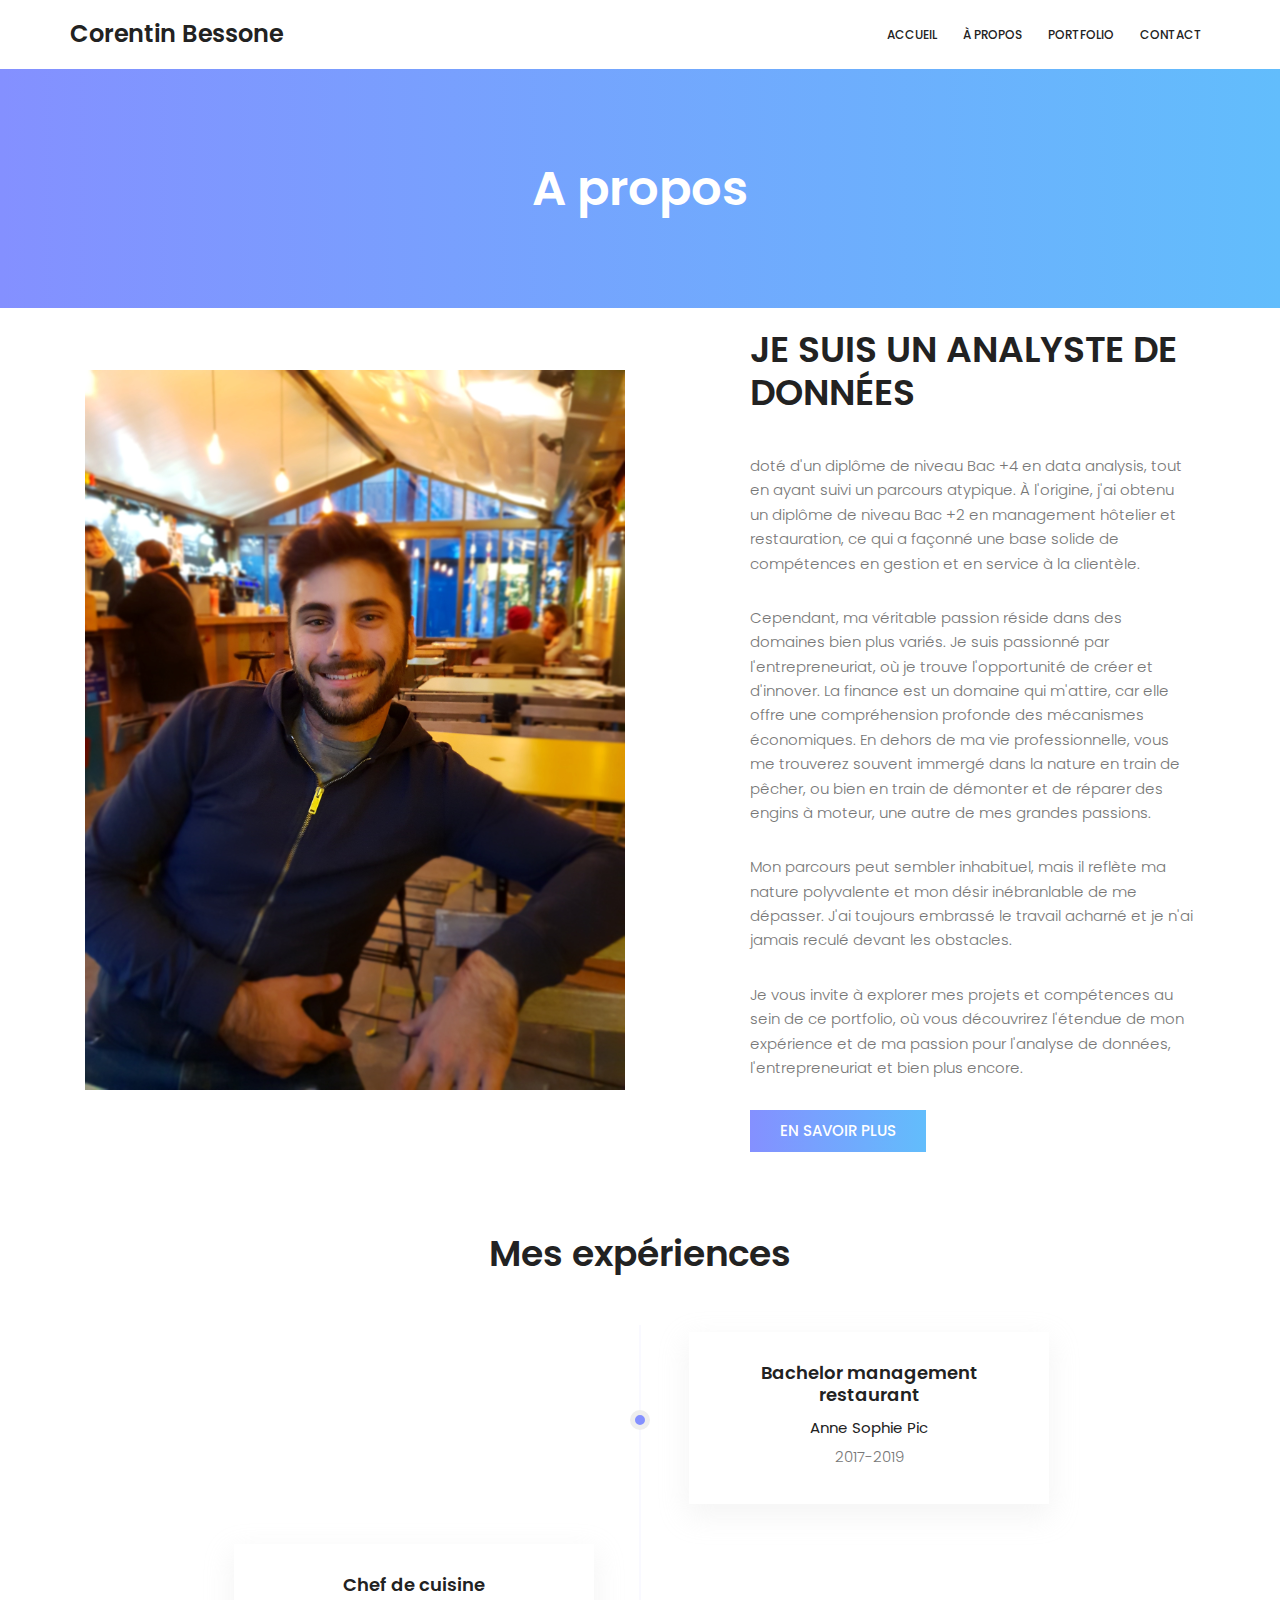
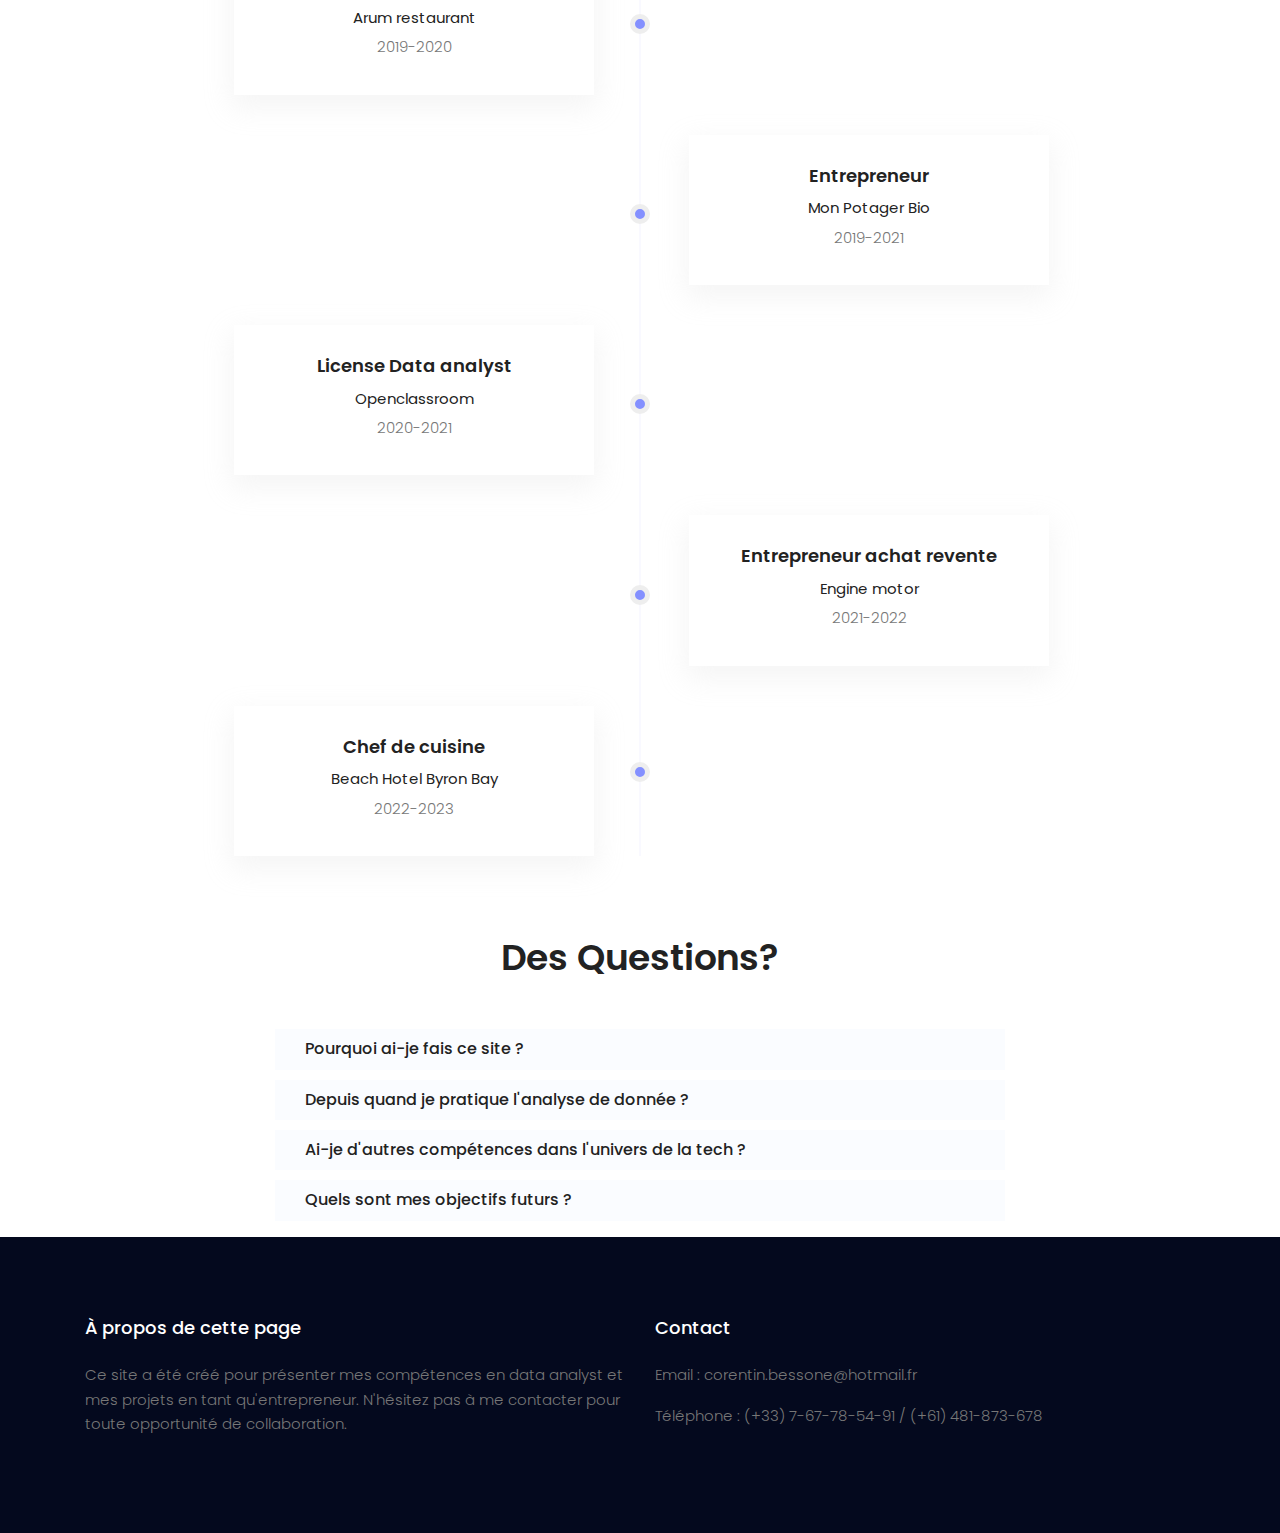
==== about.html @ 61f3c2ac "upload du portfolio V1" ====
<!DOCTYPE html>
<html lang="zxx" class="no-js">
<head>
    <meta charset="UTF-8">
    <meta name="viewport" content="width=device-width, initial-scale=1, shrink-to-fit=no">
    <link rel="shortcut icon" href="img/fav.png">
    <meta name="author" content="Corentin BESSONE">
    <meta name="description" content="Corentin BESSONE - Data Analyst">
    <meta name="keywords" content="data analyst, portfolio, personal website">
    <title>Corentin BESSONE - Data Analyst</title>

    <link href="https://fonts.googleapis.com/css?family=Poppins:100,200,400,300,500,600,700" rel="stylesheet">

    <!-- CSS -->
    <link rel="stylesheet" href="css/linearicons.css">
    <link rel="stylesheet" href="css/font-awesome.min.css">
    <link rel="stylesheet" href="css/bootstrap.css">
    <link rel="stylesheet" href="css/magnific-popup.css">
    <link rel="stylesheet" href="css/jquery-ui.css">
    <link rel="stylesheet" href="css/nice-select.css">
    <link rel="stylesheet" href="css/animate.min.css">
    <link rel="stylesheet" href="css/owl.carousel.css">
    <link rel="stylesheet" href="css/main.css">
</head>

<body>
    <header id="header">
        <div class="container main-menu">
            <div class="row align-items-center justify-content-between d-flex">
                <div class id="logo">
                    <a href="/"><h3>Corentin Bessone</h3></a>
                </div>
                <nav id="nav-menu-container">
                    <ul class="nav-menu">
                        <li><a href="/">Accueil</a></li>
                        <li><a href="about.html">À propos</a></li>
                        <li><a href="portfolio.html">Portfolio</a></li>
                        <li><a href="contact.html">Contact</a></li>
                    </ul>
                </nav>
            </div>
        </div>
    </header>

<!-- Banner -->
<section class="about-banner">
    <div class="container">
        <div class="row d-flex align-items-center justify-content-center">
            <div class="about-content col-lg-12">
                <h1 class="text-white">
                    A propos
                </h1>
            </div>
        </div>
    </div>
</section>

<!-- About Section -->
<section class="home-about">
    <div class="container">
        <div class="row align-items-center justify-content-between">
            <!-- About Image -->
            <div class="col-lg-6 col-md-6 home-about-left">
                <img class="img-fluid" src="img/corentin.jpeg" alt="Your Image">
            </div>
            <!-- Personal Details -->
            <div class="col-lg-5 col-md-6 home-about-right">
                <h1 class="text-uppercase">Je suis un analyste de données</h1>
                <p> doté d'un diplôme de niveau Bac +4 en data analysis, tout en ayant suivi un parcours atypique. À l'origine, j'ai obtenu un diplôme de niveau Bac +2 en management hôtelier et restauration, ce qui a façonné une base solide de compétences en gestion et en service à la clientèle.</p>
                <p>Cependant, ma véritable passion réside dans des domaines bien plus variés. Je suis passionné par l'entrepreneuriat, où je trouve l'opportunité de créer et d'innover. La finance est un domaine qui m'attire, car elle offre une compréhension profonde des mécanismes économiques. En dehors de ma vie professionnelle, vous me trouverez souvent immergé dans la nature en train de pêcher, ou bien en train de démonter et de réparer des engins à moteur, une autre de mes grandes passions.</p>
                <p>Mon parcours peut sembler inhabituel, mais il reflète ma nature polyvalente et mon désir inébranlable de me dépasser. J'ai toujours embrassé le travail acharné et je n'ai jamais reculé devant les obstacles.</p>
                <p>Je vous invite à explorer mes projets et compétences au sein de ce portfolio, où vous découvrirez l'étendue de mon expérience et de ma passion pour l'analyse de données, l'entrepreneuriat et bien plus encore.</p>

                <a href="#faq-area" class="primary-btn text-uppercase">En savoir plus</a>
            </div>
        </div>
    </div>
</section>

<!-- Timeline Section -->
<section class="timeline pt-80 pb-80">
    <div class="container">
        <div class="text-center">
            <div class="menu-content pb-40">
                <div class="title text-center">
                    <h1 class="mb-10">Mes expériences</h1>
                </div>
            </div>
        </div>
        <ul>
            <li>
                <div class="content">
                    <h4><time>Bachelor management restaurant</time></h4>
                    <p><b>Anne Sophie Pic</b></p>
                    <p>2017-2019</p>
                </div>
            </li>
            <li>
                <div class="content">
                    <h4><time>Chef de cuisine</time></h4>
                    <p><b>Arum restaurant </b></p>
                    <p>2019-2020</p>
                </div>
            </li>
            <li>
                <div class="content">
                    <h4><time>Entrepreneur</time></h4>
                    <p><b>Mon Potager Bio</b></p>
                    <p>2019-2021</p>
                </div>
            </li>
            <li>
                <div class="content">
                    <h4><time>License Data analyst</time></h4>
                    <p><b>Openclassroom</b></p>
                    <p>2020-2021</p>
                </div>
            </li>
            <li>
                <div class="content">
                    <h4><time>Entrepreneur achat revente</time></h4>
                    <p><b>Engine motor</b></p>
                    <p>2021-2022</p>
                </div>
            </li>
            <li>
                <div class="content">
                    <h4><time>Chef de cuisine</time></h4>
                    <p><b>Beach Hotel Byron Bay </b></p>
                    <p>2022-2023</p>
                </div>
            </li>
        </ul>
    </div>
</section>

<!-- FAQ Section -->
<section class="faq-area" id="faq-area">
    <div class="container">
        <div class="row d-flex justify-content-center">
            <div class="menu-content pb-40 col-lg-8">
                <div class="title text-center">
                    <h1 class="mb-10">Des Questions?</h1>
                </div>
            </div>
        </div>
        <div class="row justify-content-center">
            <div class="col-lg-8">
                <dl class="accordion">
                    <dt data-id="1" data-active="false" >
                        <a href="#">Pourquoi ai-je fais ce site ?</a>
                    </dt>
                    <dd data-id="1" style="display: none;">
                        <p>J'ai créé ce site pour partager mon parcours unique et mes compétences avec le monde. Mon chemin académique, du management hôtelier et de la restauration à l'analyse de données, peut sembler inhabituel, mais il reflète ma passion pour l'entrepreneuriat.</p>
                        <p>Ce portfolio est ma manière de montrer que la diversité des expériences peut être une force. J'ai toujours été quelqu'un qui travaille dur et ne recule pas devant les obstacles. Mon objectif est de réussir et de me surpasser, peu importe les défis qui se présentent sur mon chemin.</p>
                        <p>En créant ce site, je veux également montrer que la stabilité géographique n'est pas une barrière pour atteindre ses objectifs. Mon parcours m'a conduit à travers différentes régions, mais cela n'a jamais entravé ma passion pour apprendre et entreprendre. Je souhaite inspirer d'autres personnes à poursuivre leurs rêves, peu importe leur parcours ou leur situation géographique.</p>
                        <p>En fin de compte, ce site est une vitrine de mon travail, de mes réalisations et de ma détermination. Il invite les visiteurs à explorer mes projets et compétences, à en savoir plus sur qui je suis, et à peut-être même à collaborer avec moi dans le futur. C'est un témoignage de ma passion pour l'apprentissage continu, l'innovation et l'ambition.</p>
                    </dd>

                    <dt data-id="2" data-active="false">
                        <a href="#">Depuis quand je pratique l'analyse de donnée ?</a>
                    </dt>
                    <dd data-id="2" style="display: none;">
                        <p>Je pratique l'analyse de données de manière plus intensive depuis l'obtention de mon diplôme en 2021. Depuis lors, je me suis engagé dans des projets personnels pour continuer à développer mes compétences en matière d'analyse de données. Mon apprentissage et ma pratique sont en constante évolution, et je cherche toujours de nouvelles opportunités pour appliquer mes connaissances dans des contextes réels. Mon objectif est de rester à jour avec les dernières avancées en matière d'analyse de données et de contribuer de manière significative à des projets pertinents.</p>
                    </dd>

                    <dt data-id="3" data-active="false">
                        <a href="#">Ai-je d'autres compétences dans l'univers de la tech ?</a>
                    </dt>
                    <dd data-id="3" style="display: none;">
                        <p>J'ai un vif intérêt pour la programmation et j'ai développé des compétences en utilisant des langages tels que HTML, CSS, et Python. De plus, je nourris un grand intérêt pour l'univers de la blockchain et je me suis particulièrement penché sur Solidity, le langage de programmation utilisé pour développer des contrats intelligents sur les plateformes blockchain.</p>
                    </dd>

                    <dt data-id="4" data-active="false">
                        <a href="#">Quels sont mes objectifs futurs ?</a>
                        
                    </dt>
                    <dd data-id="4" style="display: none;">
                        <p>Mes objectifs futurs sont simples et axés sur le développement de mes compétences et de ma carrière. Tout d'abord, je suis enthousiaste à l'idée de trouver un premier emploi ou un stage dans le domaine de l'analyse de données. Mon principal objectif est d'appliquer les connaissances que j'ai acquises jusqu'à présent et de contribuer de manière significative aux projets de l'entreprise. Je considère chaque opportunité comme une occasion d'apprendre et d'évoluer. Je souhaite acquérir une expérience pratique dans le monde réel, en travaillant aux côtés de professionnels chevronnés. Mon objectif à long terme est de devenir un analyste de données accompli, capable de résoudre des problèmes complexes et d'apporter des idées novatrices à l'entreprise.</p>
                    </dd>
                </dl>
            </div>
        </div>
    </div>
</section>


<footer class="footer-area section-gap">
    <div class="container">
        <div class="row">
            <div class="col-lg-6 col-md-6 col-sm-6">
                <div class="single-footer-widget">
                    <h4>À propos de cette page</h4>
                    <p>Ce site a été créé pour présenter mes compétences en data analyst et mes projets en tant qu'entrepreneur. N'hésitez pas à me contacter pour toute opportunité de collaboration.</p>
                </div>
            </div>
            <div class="col-lg-6 col-md-6 col-sm-6">
                <div class="single-footer-widget">
                    <h4>Contact</h4>
                    <p>Email : corentin.bessone@hotmail.fr</p>
                    <p>Téléphone : (+33) 7-67-78-54-91 / (+61) 481-873-678</p>
                </div>
            </div>
        </div>
    </div>
</footer>
<script src="js/FAQ.js"></script>
</body>
</html>
---- css/linearicons.css ----
@font-face {
	font-family: 'Linearicons-Free';
	src:url('../fonts/Linearicons-Free.eot?w118d');
	src:url('../fonts/Linearicons-Free.eot?#iefixw118d') format('embedded-opentype'),
		url('../fonts/Linearicons-Free.woff2?w118d') format('woff2'),
		url('../fonts/Linearicons-Free.woff?w118d') format('woff'),
		url('../fonts/Linearicons-Free.ttf?w118d') format('truetype'),
		url('../fonts/Linearicons-Free.svg?w118d#Linearicons-Free') format('svg');
	font-weight: normal;
	font-style: normal;
}

.lnr {
	font-family: 'Linearicons-Free';
	speak: none;
	font-style: normal;
	font-weight: normal;
	font-variant: normal;
	text-transform: none;
	line-height: 1;

	/* Better Font Rendering =========== */
	-webkit-font-smoothing: antialiased;
	-moz-osx-font-smoothing: grayscale;
}

.lnr-home:before {
	content: "\e800";
}
.lnr-apartment:before {
	content: "\e801";
}
.lnr-pencil:before {
	content: "\e802";
}
.lnr-magic-wand:before {
	content: "\e803";
}
.lnr-drop:before {
	content: "\e804";
}
.lnr-lighter:before {
	content: "\e805";
}
.lnr-poop:before {
	content: "\e806";
}
.lnr-sun:before {
	content: "\e807";
}
.lnr-moon:before {
	content: "\e808";
}
.lnr-cloud:before {
	content: "\e809";
}
.lnr-cloud-upload:before {
	content: "\e80a";
}
.lnr-cloud-download:before {
	content: "\e80b";
}
.lnr-cloud-sync:before {
	content: "\e80c";
}
.lnr-cloud-check:before {
	content: "\e80d";
}
.lnr-database:before {
	content: "\e80e";
}
.lnr-lock:before {
	content: "\e80f";
}
.lnr-cog:before {
	content: "\e810";
}
.lnr-trash:before {
	content: "\e811";
}
.lnr-dice:before {
	content: "\e812";
}
.lnr-heart:before {
	content: "\e813";
}
.lnr-star:before {
	content: "\e814";
}
.lnr-star-half:before {
	content: "\e815";
}
.lnr-star-empty:before {
	content: "\e816";
}
.lnr-flag:before {
	content: "\e817";
}
.lnr-envelope:before {
	content: "\e818";
}
.lnr-paperclip:before {
	content: "\e819";
}
.lnr-inbox:before {
	content: "\e81a";
}
.lnr-eye:before {
	content: "\e81b";
}
.lnr-printer:before {
	content: "\e81c";
}
.lnr-file-empty:before {
	content: "\e81d";
}
.lnr-file-add:before {
	content: "\e81e";
}
.lnr-enter:before {
	content: "\e81f";
}
.lnr-exit:before {
	content: "\e820";
}
.lnr-graduation-hat:before {
	content: "\e821";
}
.lnr-license:before {
	content: "\e822";
}
.lnr-music-note:before {
	content: "\e823";
}
.lnr-film-play:before {
	content: "\e824";
}
.lnr-camera-video:before {
	content: "\e825";
}
.lnr-camera:before {
	content: "\e826";
}
.lnr-picture:before {
	content: "\e827";
}
.lnr-book:before {
	content: "\e828";
}
.lnr-bookmark:before {
	content: "\e829";
}
.lnr-user:before {
	content: "\e82a";
}
.lnr-users:before {
	content: "\e82b";
}
.lnr-shirt:before {
	content: "\e82c";
}
.lnr-store:before {
	content: "\e82d";
}
.lnr-cart:before {
	content: "\e82e";
}
.lnr-tag:before {
	content: "\e82f";
}
.lnr-phone-handset:before {
	content: "\e830";
}
.lnr-phone:before {
	content: "\e831";
}
.lnr-pushpin:before {
	content: "\e832";
}
.lnr-map-marker:before {
	content: "\e833";
}
.lnr-map:before {
	content: "\e834";
}
.lnr-location:before {
	content: "\e835";
}
.lnr-calendar-full:before {
	content: "\e836";
}
.lnr-keyboard:before {
	content: "\e837";
}
.lnr-spell-check:before {
	content: "\e838";
}
.lnr-screen:before {
	content: "\e839";
}
.lnr-smartphone:before {
	content: "\e83a";
}
.lnr-tablet:before {
	content: "\e83b";
}
.lnr-laptop:before {
	content: "\e83c";
}
.lnr-laptop-phone:before {
	content: "\e83d";
}
.lnr-power-switch:before {
	content: "\e83e";
}
.lnr-bubble:before {
	content: "\e83f";
}
.lnr-heart-pulse:before {
	content: "\e840";
}
.lnr-construction:before {
	content: "\e841";
}
.lnr-pie-chart:before {
	content: "\e842";
}
.lnr-chart-bars:before {
	content: "\e843";
}
.lnr-gift:before {
	content: "\e844";
}
.lnr-diamond:before {
	content: "\e845";
}
.lnr-linearicons:before {
	content: "\e846";
}
.lnr-dinner:before {
	content: "\e847";
}
.lnr-coffee-cup:before {
	content: "\e848";
}
.lnr-leaf:before {
	content: "\e849";
}
.lnr-paw:before {
	content: "\e84a";
}
.lnr-rocket:before {
	content: "\e84b";
}
.lnr-briefcase:before {
	content: "\e84c";
}
.lnr-bus:before {
	content: "\e84d";
}
.lnr-car:before {
	content: "\e84e";
}
.lnr-train:before {
	content: "\e84f";
}
.lnr-bicycle:before {
	content: "\e850";
}
.lnr-wheelchair:before {
	content: "\e851";
}
.lnr-select:before {
	content: "\e852";
}
.lnr-earth:before {
	content: "\e853";
}
.lnr-smile:before {
	content: "\e854";
}
.lnr-sad:before {
	content: "\e855";
}
.lnr-neutral:before {
	content: "\e856";
}
.lnr-mustache:before {
	content: "\e857";
}
.lnr-alarm:before {
	content: "\e858";
}
.lnr-bullhorn:before {
	content: "\e859";
}
.lnr-volume-high:before {
	content: "\e85a";
}
.lnr-volume-medium:before {
	content: "\e85b";
}
.lnr-volume-low:before {
	content: "\e85c";
}
.lnr-volume:before {
	content: "\e85d";
}
.lnr-mic:before {
	content: "\e85e";
}
.lnr-hourglass:before {
	content: "\e85f";
}
.lnr-undo:before {
	content: "\e860";
}
.lnr-redo:before {
	content: "\e861";
}
.lnr-sync:before {
	content: "\e862";
}
.lnr-history:before {
	content: "\e863";
}
.lnr-clock:before {
	content: "\e864";
}
.lnr-download:before {
	content: "\e865";
}
.lnr-upload:before {
	content: "\e866";
}
.lnr-enter-down:before {
	content: "\e867";
}
.lnr-exit-up:before {
	content: "\e868";
}
.lnr-bug:before {
	content: "\e869";
}
.lnr-code:before {
	content: "\e86a";
}
.lnr-link:before {
	content: "\e86b";
}
.lnr-unlink:before {
	content: "\e86c";
}
.lnr-thumbs-up:before {
	content: "\e86d";
}
.lnr-thumbs-down:before {
	content: "\e86e";
}
.lnr-magnifier:before {
	content: "\e86f";
}
.lnr-cross:before {
	content: "\e870";
}
.lnr-menu:before {
	content: "\e871";
}
.lnr-list:before {
	content: "\e872";
}
.lnr-chevron-up:before {
	content: "\e873";
}
.lnr-chevron-down:before {
	content: "\e874";
}
.lnr-chevron-left:before {
	content: "\e875";
}
.lnr-chevron-right:before {
	content: "\e876";
}
.lnr-arrow-up:before {
	content: "\e877";
}
.lnr-arrow-down:before {
	content: "\e878";
}
.lnr-arrow-left:before {
	content: "\e879";
}
.lnr-arrow-right:before {
	content: "\e87a";
}
.lnr-move:before {
	content: "\e87b";
}
.lnr-warning:before {
	content: "\e87c";
}
.lnr-question-circle:before {
	content: "\e87d";
}
.lnr-menu-circle:before {
	content: "\e87e";
}
.lnr-checkmark-circle:before {
	content: "\e87f";
}
.lnr-cross-circle:before {
	content: "\e880";
}
.lnr-plus-circle:before {
	content: "\e881";
}
.lnr-circle-minus:before {
	content: "\e882";
}
.lnr-arrow-up-circle:before {
	content: "\e883";
}
.lnr-arrow-down-circle:before {
	content: "\e884";
}
.lnr-arrow-left-circle:before {
	content: "\e885";
}
.lnr-arrow-right-circle:before {
	content: "\e886";
}
.lnr-chevron-up-circle:before {
	content: "\e887";
}
.lnr-chevron-down-circle:before {
	content: "\e888";
}
.lnr-chevron-left-circle:before {
	content: "\e889";
}
.lnr-chevron-right-circle:before {
	content: "\e88a";
}
.lnr-crop:before {
	content: "\e88b";
}
.lnr-frame-expand:before {
	content: "\e88c";
}
.lnr-frame-contract:before {
	content: "\e88d";
}
.lnr-layers:before {
	content: "\e88e";
}
.lnr-funnel:before {
	content: "\e88f";
}
.lnr-text-format:before {
	content: "\e890";
}
.lnr-text-format-remove:before {
	content: "\e891";
}
.lnr-text-size:before {
	content: "\e892";
}
.lnr-bold:before {
	content: "\e893";
}
.lnr-italic:before {
	content: "\e894";
}
.lnr-underline:before {
	content: "\e895";
}
.lnr-strikethrough:before {
	content: "\e896";
}
.lnr-highlight:before {
	content: "\e897";
}
.lnr-text-align-left:before {
	content: "\e898";
}
.lnr-text-align-center:before {
	content: "\e899";
}
.lnr-text-align-right:before {
	content: "\e89a";
}
.lnr-text-align-justify:before {
	content: "\e89b";
}
.lnr-line-spacing:before {
	content: "\e89c";
}
.lnr-indent-increase:before {
	content: "\e89d";
}
.lnr-indent-decrease:before {
	content: "\e89e";
}
.lnr-pilcrow:before {
	content: "\e89f";
}
.lnr-direction-ltr:before {
	content: "\e8a0";
}
.lnr-direction-rtl:before {
	content: "\e8a1";
}
.lnr-page-break:before {
	content: "\e8a2";
}
.lnr-sort-alpha-asc:before {
	content: "\e8a3";
}
.lnr-sort-amount-asc:before {
	content: "\e8a4";
}
.lnr-hand:before {
	content: "\e8a5";
}
.lnr-pointer-up:before {
	content: "\e8a6";
}
.lnr-pointer-right:before {
	content: "\e8a7";
}
.lnr-pointer-down:before {
	content: "\e8a8";
}
.lnr-pointer-left:before {
	content: "\e8a9";
}
---- css/nice-select.css ----
.nice-select {
    -webkit-tap-highlight-color: transparent;
    background-color: #fff;
    border-radius: 5px;
    border: solid 1px #e8e8e8;
    box-sizing: border-box;
    clear: both;
    cursor: pointer;
    display: block;
    float: left;
    font-family: inherit;
    font-size: 14px;
    font-weight: normal;
    height: 42px;
    line-height: 40px;
    outline: none;
    padding-left: 18px;
    padding-right: 30px;
    position: relative;
    text-align: left !important;
    -webkit-transition: all 0.2s ease-in-out;
    transition: all 0.2s ease-in-out;
    -webkit-user-select: none;
       -moz-user-select: none;
        -ms-user-select: none;
            user-select: none;
    white-space: nowrap;
    width: auto; }
    .nice-select:hover {
      border-color: #dbdbdb; }
    .nice-select:active, .nice-select.open, .nice-select:focus {
      border-color: #999; }
    .nice-select:after {
      border-bottom: 2px solid #999;
      border-right: 2px solid #999;
      content: '';
      display: block;
      height: 5px;
      margin-top: -4px;
      pointer-events: none;
      position: absolute;
      right: 12px;
      top: 50%;
      -webkit-transform-origin: 66% 66%;
          -ms-transform-origin: 66% 66%;
              transform-origin: 66% 66%;
      -webkit-transform: rotate(45deg);
          -ms-transform: rotate(45deg);
              transform: rotate(45deg);
      -webkit-transition: all 0.15s ease-in-out;
      transition: all 0.15s ease-in-out;
      width: 5px; }
    .nice-select.open:after {
      -webkit-transform: rotate(-135deg);
          -ms-transform: rotate(-135deg);
              transform: rotate(-135deg); }
    .nice-select.open .list {
      opacity: 1;
      pointer-events: auto;
      -webkit-transform: scale(1) translateY(0);
          -ms-transform: scale(1) translateY(0);
              transform: scale(1) translateY(0); }
    .nice-select.disabled {
      border-color: #ededed;
      color: #999;
      pointer-events: none; }
      .nice-select.disabled:after {
        border-color: #cccccc; }
    .nice-select.wide {
      width: 100%; }
      .nice-select.wide .list {
        left: 0 !important;
        right: 0 !important; }
    .nice-select.right {
      float: right; }
      .nice-select.right .list {
        left: auto;
        right: 0; }
    .nice-select.small {
      font-size: 12px;
      height: 36px;
      line-height: 34px; }
      .nice-select.small:after {
        height: 4px;
        width: 4px; }
      .nice-select.small .option {
        line-height: 34px;
        min-height: 34px; }
    .nice-select .list {
      background-color: #fff;
      border-radius: 5px;
      box-shadow: 0 0 0 1px rgba(68, 68, 68, 0.11);
      box-sizing: border-box;
      margin-top: 4px;
      opacity: 0;
      overflow: hidden;
      padding: 0;
      pointer-events: none;
      position: absolute;
      top: 100%;
      left: 0;
      -webkit-transform-origin: 50% 0;
          -ms-transform-origin: 50% 0;
              transform-origin: 50% 0;
      -webkit-transform: scale(0.75) translateY(-21px);
          -ms-transform: scale(0.75) translateY(-21px);
              transform: scale(0.75) translateY(-21px);
      -webkit-transition: all 0.2s cubic-bezier(0.5, 0, 0, 1.25), opacity 0.15s ease-out;
      transition: all 0.2s cubic-bezier(0.5, 0, 0, 1.25), opacity 0.15s ease-out;
      z-index: 9; }
      .nice-select .list:hover .option:not(:hover) {
        background-color: transparent !important; }
    .nice-select .option {
      cursor: pointer;
      font-weight: 400;
      line-height: 40px;
      list-style: none;
      min-height: 40px;
      outline: none;
      padding-left: 18px;
      padding-right: 29px;
      text-align: left;
      -webkit-transition: all 0.2s;
      transition: all 0.2s; }
      .nice-select .option:hover, .nice-select .option.focus, .nice-select .option.selected.focus {
        background-color: #f6f6f6; }
      .nice-select .option.selected {
        font-weight: bold; }
      .nice-select .option.disabled {
        background-color: transparent;
        color: #999;
        cursor: default; }
  
  .no-csspointerevents .nice-select .list {
    display: none; }
  
  .no-csspointerevents .nice-select.open .list {
    display: block; }
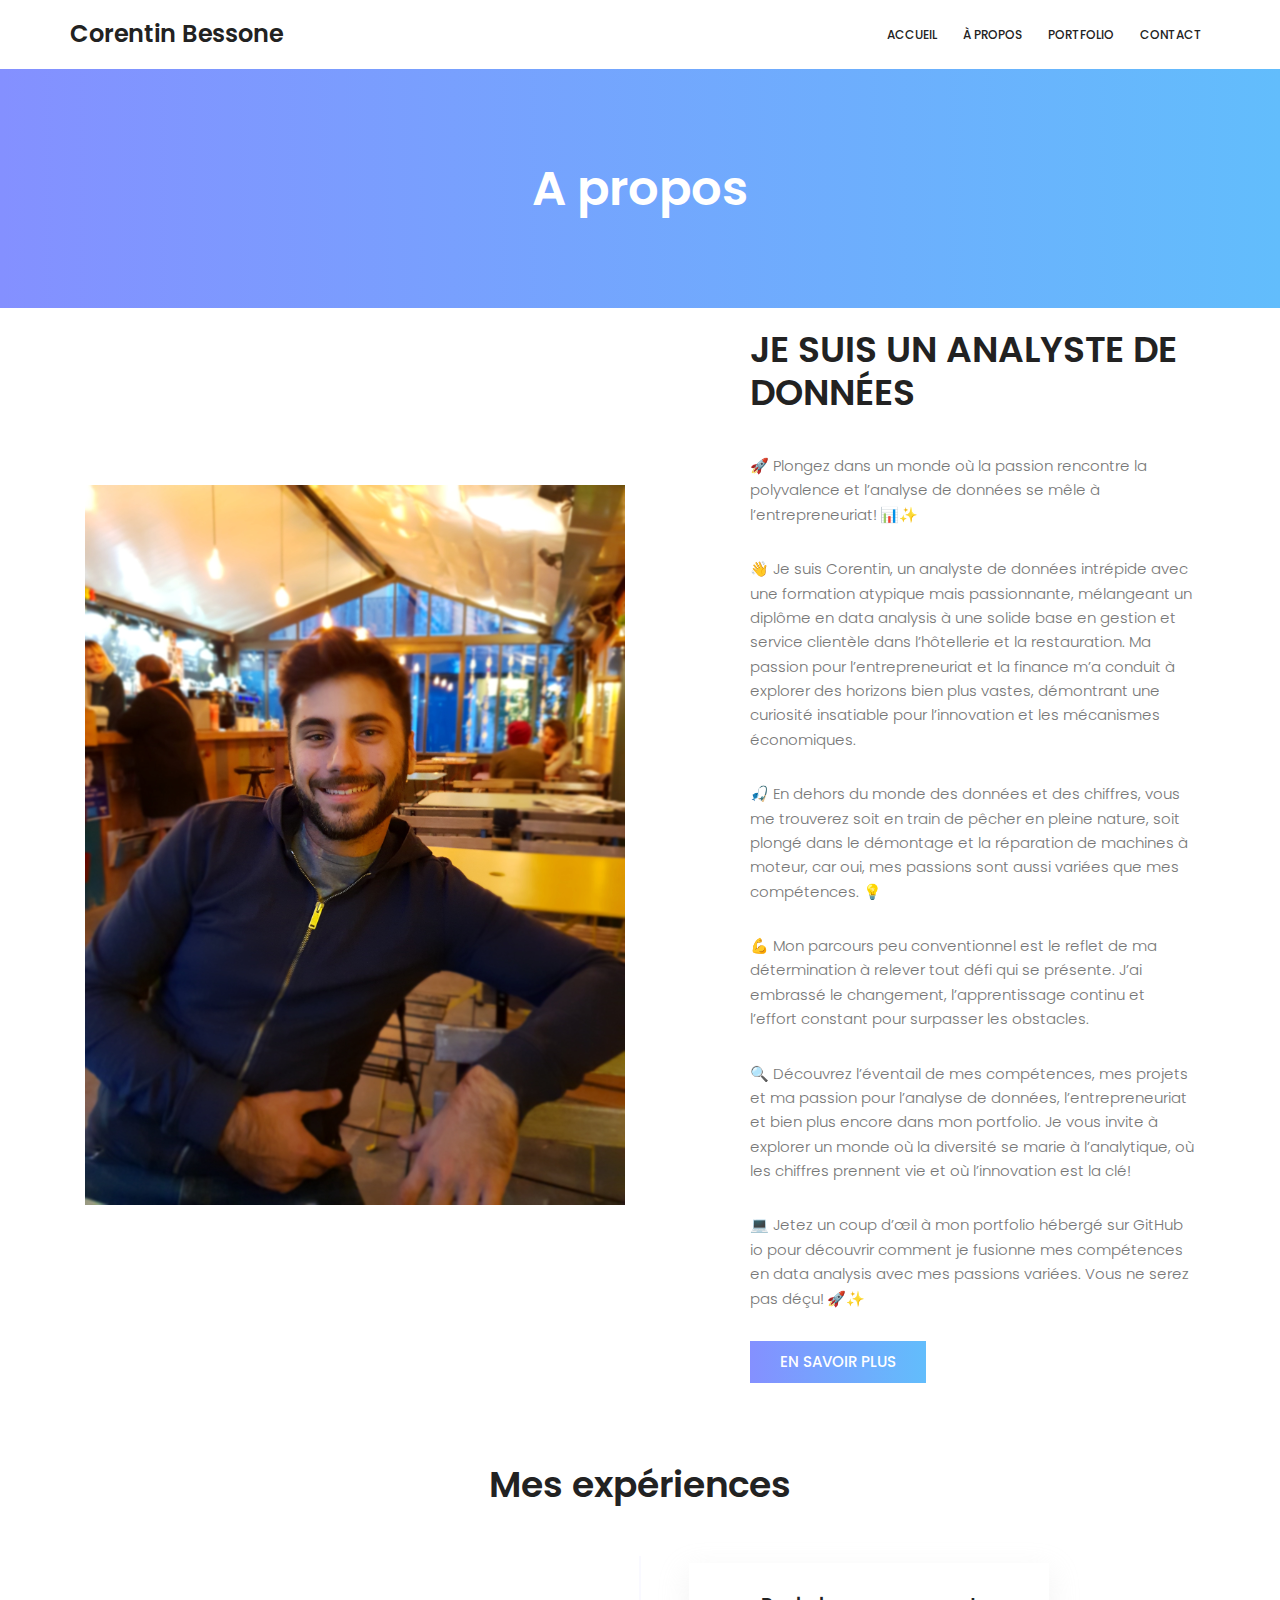
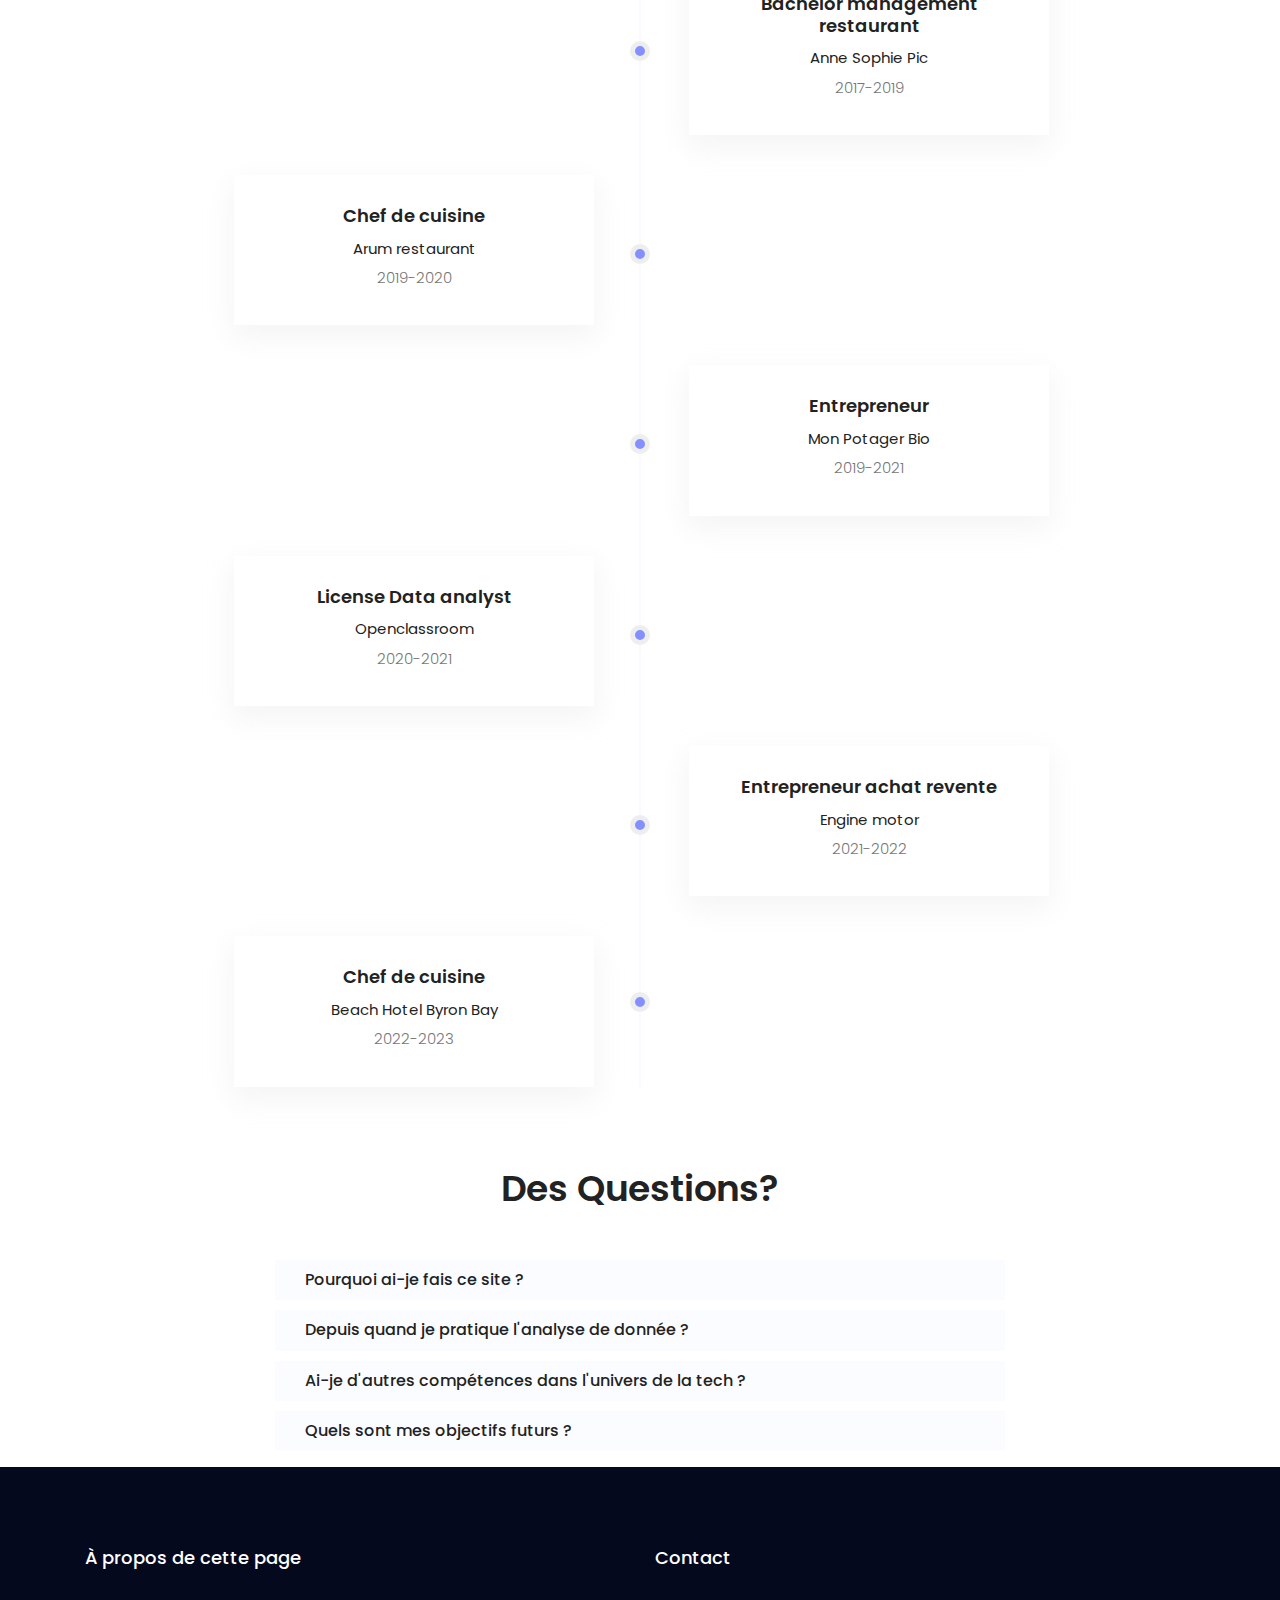
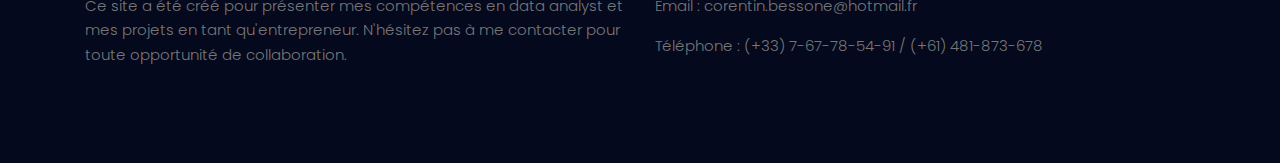
==== commit 0fab4c38: "test app recette" ====
--- a/about.html
+++ b/about.html
@@ -3,7 +3,6 @@
 <head>
     <meta charset="UTF-8">
     <meta name="viewport" content="width=device-width, initial-scale=1, shrink-to-fit=no">
-    <link rel="shortcut icon" href="img/fav.png">
     <meta name="author" content="Corentin BESSONE">
     <meta name="description" content="Corentin BESSONE - Data Analyst">
     <meta name="keywords" content="data analyst, portfolio, personal website">
@@ -66,11 +65,15 @@
             <!-- Personal Details -->
             <div class="col-lg-5 col-md-6 home-about-right">
                 <h1 class="text-uppercase">Je suis un analyste de données</h1>
-                <p> doté d'un diplôme de niveau Bac +4 en data analysis, tout en ayant suivi un parcours atypique. À l'origine, j'ai obtenu un diplôme de niveau Bac +2 en management hôtelier et restauration, ce qui a façonné une base solide de compétences en gestion et en service à la clientèle.</p>
-                <p>Cependant, ma véritable passion réside dans des domaines bien plus variés. Je suis passionné par l'entrepreneuriat, où je trouve l'opportunité de créer et d'innover. La finance est un domaine qui m'attire, car elle offre une compréhension profonde des mécanismes économiques. En dehors de ma vie professionnelle, vous me trouverez souvent immergé dans la nature en train de pêcher, ou bien en train de démonter et de réparer des engins à moteur, une autre de mes grandes passions.</p>
-                <p>Mon parcours peut sembler inhabituel, mais il reflète ma nature polyvalente et mon désir inébranlable de me dépasser. J'ai toujours embrassé le travail acharné et je n'ai jamais reculé devant les obstacles.</p>
-                <p>Je vous invite à explorer mes projets et compétences au sein de ce portfolio, où vous découvrirez l'étendue de mon expérience et de ma passion pour l'analyse de données, l'entrepreneuriat et bien plus encore.</p>
-
+                <div>
+                    <p>🚀 Plongez dans un monde où la passion rencontre la polyvalence et l’analyse de données se mêle à l’entrepreneuriat! 📊✨</p>
+                    <p>👋 Je suis Corentin, un analyste de données intrépide avec une formation atypique mais passionnante, mélangeant un diplôme en data analysis à une solide base en gestion et service clientèle dans l’hôtellerie et la restauration. Ma passion pour l’entrepreneuriat et la finance m’a conduit à explorer des horizons bien plus vastes, démontrant une curiosité insatiable pour l’innovation et les mécanismes économiques.</p>
+                    <p>🎣 En dehors du monde des données et des chiffres, vous me trouverez soit en train de pêcher en pleine nature, soit plongé dans le démontage et la réparation de machines à moteur, car oui, mes passions sont aussi variées que mes compétences. 💡</p>
+                    <p>💪 Mon parcours peu conventionnel est le reflet de ma détermination à relever tout défi qui se présente. J’ai embrassé le changement, l’apprentissage continu et l’effort constant pour surpasser les obstacles.</p>
+                    <p>🔍 Découvrez l’éventail de mes compétences, mes projets et ma passion pour l’analyse de données, l’entrepreneuriat et bien plus encore dans mon portfolio. Je vous invite à explorer un monde où la diversité se marie à l’analytique, où les chiffres prennent vie et où l’innovation est la clé!</p>
+                    <p>💻 Jetez un coup d’œil à mon portfolio hébergé sur GitHub io pour découvrir comment je fusionne mes compétences en data analysis avec mes passions variées. Vous ne serez pas déçu! 🚀✨</p>
+                </div>
+                
                 <a href="#faq-area" class="primary-btn text-uppercase">En savoir plus</a>
             </div>
         </div>
@@ -151,24 +154,32 @@
                         <a href="#">Pourquoi ai-je fais ce site ?</a>
                     </dt>
                     <dd data-id="1" style="display: none;">
-                        <p>J'ai créé ce site pour partager mon parcours unique et mes compétences avec le monde. Mon chemin académique, du management hôtelier et de la restauration à l'analyse de données, peut sembler inhabituel, mais il reflète ma passion pour l'entrepreneuriat.</p>
-                        <p>Ce portfolio est ma manière de montrer que la diversité des expériences peut être une force. J'ai toujours été quelqu'un qui travaille dur et ne recule pas devant les obstacles. Mon objectif est de réussir et de me surpasser, peu importe les défis qui se présentent sur mon chemin.</p>
-                        <p>En créant ce site, je veux également montrer que la stabilité géographique n'est pas une barrière pour atteindre ses objectifs. Mon parcours m'a conduit à travers différentes régions, mais cela n'a jamais entravé ma passion pour apprendre et entreprendre. Je souhaite inspirer d'autres personnes à poursuivre leurs rêves, peu importe leur parcours ou leur situation géographique.</p>
-                        <p>En fin de compte, ce site est une vitrine de mon travail, de mes réalisations et de ma détermination. Il invite les visiteurs à explorer mes projets et compétences, à en savoir plus sur qui je suis, et à peut-être même à collaborer avec moi dans le futur. C'est un témoignage de ma passion pour l'apprentissage continu, l'innovation et l'ambition.</p>
+                        <div style="font-family: 'Poppins', sans-serif; font-size: 16px; color: #333; line-height: 1.6;">
+                            <p>🚀 J'ai créé ce site pour partager mon parcours unique et mes compétences avec le monde. Mon chemin académique, du management hôtelier et de la restauration à l'analyse de données, peut sembler inhabituel, mais il reflète ma passion pour l'entrepreneuriat.</p>
+                            <p>✨ Ce portfolio est ma manière de montrer que la diversité des expériences peut être une force. J'ai toujours été quelqu'un qui travaille dur et ne recule pas devant les obstacles. Mon objectif est de réussir et de me surpasser, peu importe les défis qui se présentent sur mon chemin.</p>
+                            <p>🗺️ En créant ce site, je veux également montrer que la stabilité géographique n'est pas une barrière pour atteindre ses objectifs. Mon parcours m'a conduit à travers différentes régions, mais cela n'a jamais entravé ma passion pour apprendre et entreprendre. Je souhaite inspirer d'autres personnes à poursuivre leurs rêves, peu importe leur parcours ou leur situation géographique.</p>
+                            <p>🌟 En fin de compte, ce site est une vitrine de mon travail, de mes réalisations et de ma détermination. Il invite les visiteurs à explorer mes projets et compétences, à en savoir plus sur qui je suis, et à peut-être même à collaborer avec moi dans le futur. C'est un témoignage de ma passion pour l'apprentissage continu, l'innovation et l'ambition.</p>
+                        </div>
                     </dd>
 
                     <dt data-id="2" data-active="false">
                         <a href="#">Depuis quand je pratique l'analyse de donnée ?</a>
                     </dt>
                     <dd data-id="2" style="display: none;">
-                        <p>Je pratique l'analyse de données de manière plus intensive depuis l'obtention de mon diplôme en 2021. Depuis lors, je me suis engagé dans des projets personnels pour continuer à développer mes compétences en matière d'analyse de données. Mon apprentissage et ma pratique sont en constante évolution, et je cherche toujours de nouvelles opportunités pour appliquer mes connaissances dans des contextes réels. Mon objectif est de rester à jour avec les dernières avancées en matière d'analyse de données et de contribuer de manière significative à des projets pertinents.</p>
+                        <div style="font-family: 'Poppins', sans-serif; font-size: 16px; color: #333; line-height: 1.6;">
+                            <p>📊 Je pratique l'analyse de données de manière plus intensive depuis l'obtention de mon diplôme en 2021. Depuis lors, je me suis engagé dans des projets personnels pour continuer à développer mes compétences en matière d'analyse de données. Mon apprentissage et ma pratique sont en constante évolution, et je cherche toujours de nouvelles opportunités pour appliquer mes connaissances dans des contextes réels.</p>
+                            <p>✅ Mon objectif est de rester à jour avec les dernières avancées en matière d'analyse de données et de contribuer de manière significative à des projets pertinents.</p>
+                        </div>
                     </dd>
 
                     <dt data-id="3" data-active="false">
                         <a href="#">Ai-je d'autres compétences dans l'univers de la tech ?</a>
                     </dt>
                     <dd data-id="3" style="display: none;">
-                        <p>J'ai un vif intérêt pour la programmation et j'ai développé des compétences en utilisant des langages tels que HTML, CSS, et Python. De plus, je nourris un grand intérêt pour l'univers de la blockchain et je me suis particulièrement penché sur Solidity, le langage de programmation utilisé pour développer des contrats intelligents sur les plateformes blockchain.</p>
+                        <div style="font-family: 'Poppins', sans-serif; font-size: 16px; color: #333; line-height: 1.6;">
+                            <p>💻 J'ai un vif intérêt pour la programmation et j'ai développé des compétences en utilisant des langages tels que HTML, CSS et Python.</p>
+                            <p>🔗 De plus, je nourris un grand intérêt pour l'univers de la blockchain et je me suis particulièrement penché sur Solidity, le langage de programmation utilisé pour développer des contrats intelligents sur les plateformes blockchain.</p>
+                        </div>
                     </dd>
 
                     <dt data-id="4" data-active="false">
@@ -176,7 +187,12 @@
                         
                     </dt>
                     <dd data-id="4" style="display: none;">
-                        <p>Mes objectifs futurs sont simples et axés sur le développement de mes compétences et de ma carrière. Tout d'abord, je suis enthousiaste à l'idée de trouver un premier emploi ou un stage dans le domaine de l'analyse de données. Mon principal objectif est d'appliquer les connaissances que j'ai acquises jusqu'à présent et de contribuer de manière significative aux projets de l'entreprise. Je considère chaque opportunité comme une occasion d'apprendre et d'évoluer. Je souhaite acquérir une expérience pratique dans le monde réel, en travaillant aux côtés de professionnels chevronnés. Mon objectif à long terme est de devenir un analyste de données accompli, capable de résoudre des problèmes complexes et d'apporter des idées novatrices à l'entreprise.</p>
+                        <div style="font-family: 'Poppins', sans-serif; font-size: 16px; color: #333; line-height: 1.6;">
+                            <p>🎯 Mes objectifs futurs sont simples et axés sur le développement de mes compétences et de ma carrière.</p>
+                            <p>1️⃣ Tout d'abord, je suis enthousiaste à l'idée de trouver un premier emploi ou un stage dans le domaine de l'analyse de données.</p>
+                            <p>🥇 Mon principal objectif est d'appliquer les connaissances que j'ai acquises jusqu'à présent et de contribuer de manière significative aux projets de l'entreprise. Je considère chaque opportunité comme une occasion d'apprendre et d'évoluer.</p>
+                            <p>🧞‍♂️ Je souhaite acquérir une expérience pratique dans le monde réel, en travaillant aux côtés de professionnels chevronnés. Mon objectif à long terme est de devenir un analyste de données accompli, capable de résoudre des problèmes complexes et d'apporter des idées novatrices à l'entreprise.</p>
+                        </div>
                     </dd>
                 </dl>
             </div>
